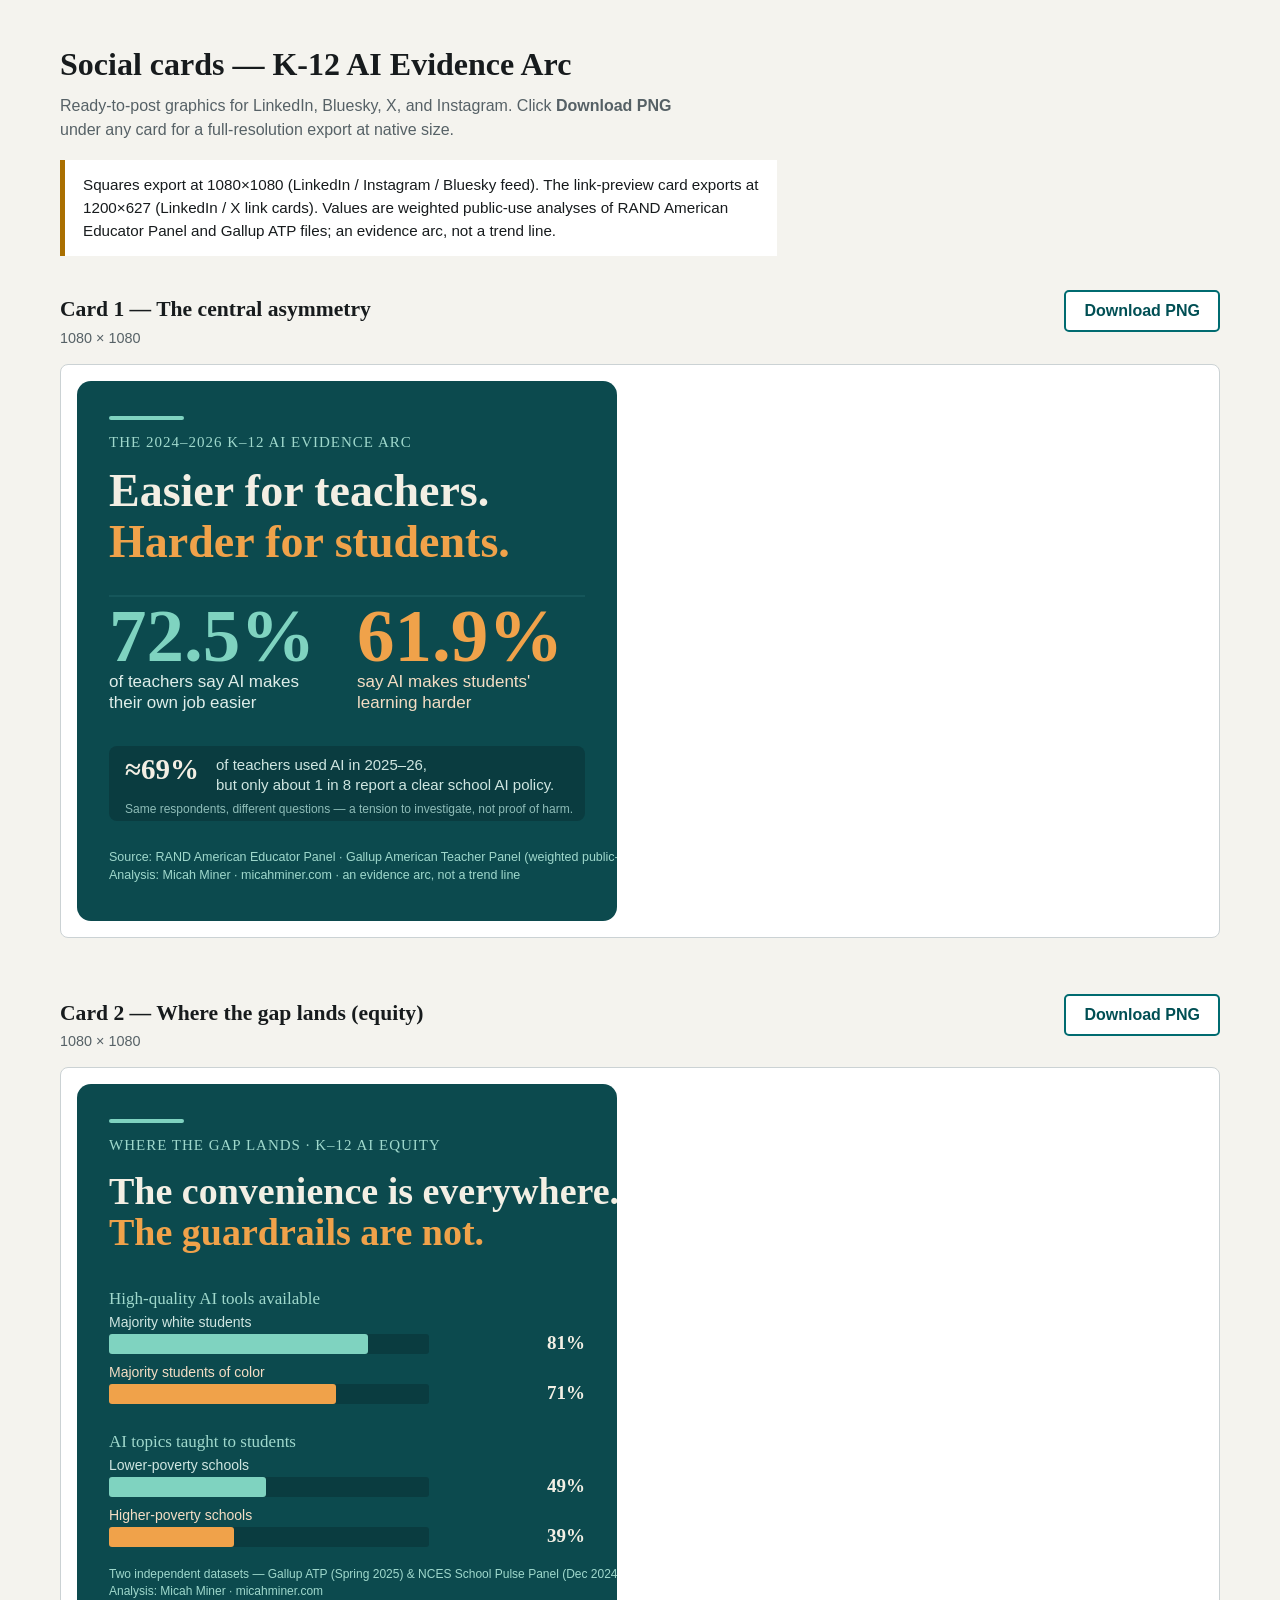
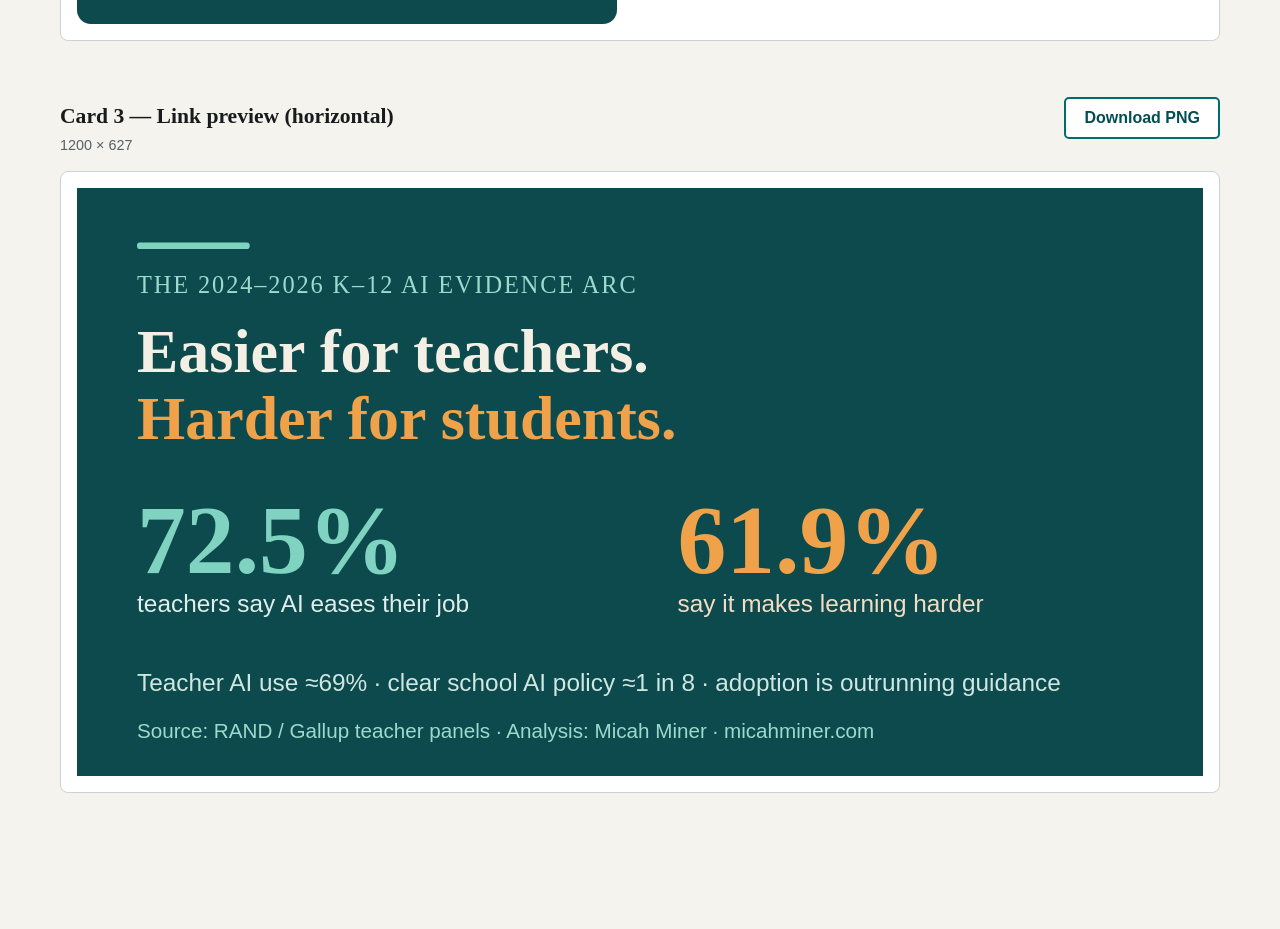
==== social/index.html @ 1bef3794 "Add exportable social cards (asymmetry, equity, link preview) social/index.html renders three brand " ====
<!doctype html>
<html lang="en">
<head>
<meta charset="utf-8">
<meta name="viewport" content="width=device-width, initial-scale=1">
<title>Social cards · K-12 AI Evidence Arc</title>
<style>
  body{margin:0;background:#f4f3ee;color:#171b1d;font-family:"Segoe UI",Arial,sans-serif;line-height:1.5;}
  .wrap{max-width:1160px;margin:0 auto;padding:40px 24px 80px;}
  h1{font-family:Georgia,serif;font-size:2rem;margin:0 0 6px;}
  p.lede{color:#566166;max-width:70ch;margin:0 0 8px;}
  .note{background:#fff;border-left:5px solid #a96f00;padding:14px 18px;margin:18px 0 34px;max-width:80ch;font-size:.95rem;}
  .card-block{margin:0 0 56px;}
  .card-head{display:flex;flex-wrap:wrap;gap:12px;align-items:baseline;justify-content:space-between;margin-bottom:14px;}
  .card-head h2{font-family:Georgia,serif;font-size:1.35rem;margin:0;}
  .card-head span{color:#566166;font-size:.9rem;}
  button{min-height:42px;padding:0 18px;border:2px solid #006b70;border-radius:5px;background:#fff;color:#004f54;font:inherit;font-weight:700;cursor:pointer;}
  button:hover{background:#006b70;color:#fff;}
  .stage{background:#fff;border:1px solid #cbd2d4;border-radius:8px;padding:16px;overflow:auto;}
  .stage svg{display:block;height:auto;max-width:100%;}
  .square svg{width:540px;}
  .wide svg{width:100%;}
</style>
</head>
<body>
<div class="wrap">
  <h1>Social cards — K-12 AI Evidence Arc</h1>
  <p class="lede">Ready-to-post graphics for LinkedIn, Bluesky, X, and Instagram. Click <strong>Download PNG</strong> under any card for a full-resolution export at native size.</p>
  <div class="note">
    Squares export at 1080&times;1080 (LinkedIn / Instagram / Bluesky feed). The link-preview card
    exports at 1200&times;627 (LinkedIn / X link cards). Values are weighted public-use analyses of
    RAND American Educator Panel and Gallup ATP files; an evidence arc, not a trend line.
  </div>

  <div class="card-block">
    <div class="card-head">
      <div><h2>Card 1 — The central asymmetry</h2><span>1080 &times; 1080</span></div>
      <button onclick="dl('card-asym','k12-ai-asymmetry-1080.png',1080,1080)">Download PNG</button>
    </div>
    <div class="stage square">
      <svg id="card-asym" width="1080" height="1080" viewBox="0 0 1080 1080" xmlns="http://www.w3.org/2000/svg" role="img" aria-label="Easier for teachers, harder for students. 72.5% say AI makes their job easier; 61.9% say AI makes students' learning harder. Teacher AI use about 69% but only about 1 in 8 report a clear school AI policy.">
        <rect width="1080" height="1080" rx="28" fill="#0c4a4e"/>
        <rect x="64" y="70" width="150" height="8" rx="4" fill="#7fd3c0"/>
        <text x="64" y="132" font-family="Georgia, serif" font-size="30" letter-spacing="2" fill="#9fd8cc">THE 2024–2026 K–12 AI EVIDENCE ARC</text>
        <text x="64" y="250" font-family="Georgia, serif" font-size="92" font-weight="700" fill="#f3efe4">Easier for teachers.</text>
        <text x="64" y="352" font-family="Georgia, serif" font-size="92" font-weight="700" fill="#f0a24a">Harder for students.</text>
        <line x1="64" y1="430" x2="1016" y2="430" stroke="#1f6367" stroke-width="2"/>
        <text x="64" y="560" font-family="Georgia, serif" font-size="150" font-weight="700" fill="#7fd3c0">72.5%</text>
        <text x="64" y="612" font-family="'Segoe UI', Arial, sans-serif" font-size="34" fill="#dfeeea">of teachers say AI makes</text>
        <text x="64" y="654" font-family="'Segoe UI', Arial, sans-serif" font-size="34" fill="#dfeeea">their own job easier</text>
        <text x="560" y="560" font-family="Georgia, serif" font-size="150" font-weight="700" fill="#f0a24a">61.9%</text>
        <text x="560" y="612" font-family="'Segoe UI', Arial, sans-serif" font-size="34" fill="#f4ddc4">say AI makes students'</text>
        <text x="560" y="654" font-family="'Segoe UI', Arial, sans-serif" font-size="34" fill="#f4ddc4">learning harder</text>
        <rect x="64" y="730" width="952" height="150" rx="16" fill="#0a3c40"/>
        <text x="96" y="796" font-family="Georgia, serif" font-size="58" font-weight="700" fill="#f3efe4">≈69%</text>
        <text x="278" y="778" font-family="'Segoe UI', Arial, sans-serif" font-size="30" fill="#cfe6e1">of teachers used AI in 2025–26,</text>
        <text x="278" y="818" font-family="'Segoe UI', Arial, sans-serif" font-size="30" fill="#cfe6e1">but only about 1 in 8 report a clear school AI policy.</text>
        <text x="96" y="864" font-family="'Segoe UI', Arial, sans-serif" font-size="24" fill="#8fbdb8">Same respondents, different questions — a tension to investigate, not proof of harm.</text>
        <text x="64" y="960" font-family="'Segoe UI', Arial, sans-serif" font-size="25" fill="#9fd8cc">Source: RAND American Educator Panel · Gallup American Teacher Panel (weighted public-use files)</text>
        <text x="64" y="996" font-family="'Segoe UI', Arial, sans-serif" font-size="25" fill="#9fd8cc">Analysis: Micah Miner · micahminer.com · an evidence arc, not a trend line</text>
      </svg>
    </div>
  </div>

  <div class="card-block">
    <div class="card-head">
      <div><h2>Card 2 — Where the gap lands (equity)</h2><span>1080 &times; 1080</span></div>
      <button onclick="dl('card-equity','k12-ai-equity-1080.png',1080,1080)">Download PNG</button>
    </div>
    <div class="stage square">
      <svg id="card-equity" width="1080" height="1080" viewBox="0 0 1080 1080" xmlns="http://www.w3.org/2000/svg" role="img" aria-label="The convenience is everywhere, the guardrails are not. High-quality AI tools: 81% in majority-white schools vs 71% in majority-students-of-color schools. AI taught to students: 49% in lower-poverty vs 39% in higher-poverty schools.">
        <rect width="1080" height="1080" rx="28" fill="#0c4a4e"/>
        <rect x="64" y="70" width="150" height="8" rx="4" fill="#7fd3c0"/>
        <text x="64" y="132" font-family="Georgia, serif" font-size="30" letter-spacing="2" fill="#9fd8cc">WHERE THE GAP LANDS · K–12 AI EQUITY</text>
        <text x="64" y="240" font-family="Georgia, serif" font-size="76" font-weight="700" fill="#f3efe4">The convenience is everywhere.</text>
        <text x="64" y="322" font-family="Georgia, serif" font-size="76" font-weight="700" fill="#f0a24a">The guardrails are not.</text>

        <text x="64" y="440" font-family="Georgia, serif" font-size="34" fill="#9fd8cc">High-quality AI tools available</text>
        <text x="64" y="486" font-family="'Segoe UI', Arial, sans-serif" font-size="28" fill="#cfe6e1">Majority white students</text>
        <rect x="64" y="500" width="640" height="40" rx="6" fill="#0a3c40"/>
        <rect x="64" y="500" width="518" height="40" rx="6" fill="#7fd3c0"/>
        <text x="1016" y="530" text-anchor="end" font-family="Georgia, serif" font-size="38" font-weight="700" fill="#f3efe4">81%</text>
        <text x="64" y="586" font-family="'Segoe UI', Arial, sans-serif" font-size="28" fill="#f4ddc4">Majority students of color</text>
        <rect x="64" y="600" width="640" height="40" rx="6" fill="#0a3c40"/>
        <rect x="64" y="600" width="454" height="40" rx="6" fill="#f0a24a"/>
        <text x="1016" y="630" text-anchor="end" font-family="Georgia, serif" font-size="38" font-weight="700" fill="#f3efe4">71%</text>

        <text x="64" y="726" font-family="Georgia, serif" font-size="34" fill="#9fd8cc">AI topics taught to students</text>
        <text x="64" y="772" font-family="'Segoe UI', Arial, sans-serif" font-size="28" fill="#cfe6e1">Lower-poverty schools</text>
        <rect x="64" y="786" width="640" height="40" rx="6" fill="#0a3c40"/>
        <rect x="64" y="786" width="314" height="40" rx="6" fill="#7fd3c0"/>
        <text x="1016" y="816" text-anchor="end" font-family="Georgia, serif" font-size="38" font-weight="700" fill="#f3efe4">49%</text>
        <text x="64" y="872" font-family="'Segoe UI', Arial, sans-serif" font-size="28" fill="#f4ddc4">Higher-poverty schools</text>
        <rect x="64" y="886" width="640" height="40" rx="6" fill="#0a3c40"/>
        <rect x="64" y="886" width="250" height="40" rx="6" fill="#f0a24a"/>
        <text x="1016" y="916" text-anchor="end" font-family="Georgia, serif" font-size="38" font-weight="700" fill="#f3efe4">39%</text>

        <text x="64" y="988" font-family="'Segoe UI', Arial, sans-serif" font-size="24" fill="#9fd8cc">Two independent datasets — Gallup ATP (Spring 2025) &amp; NCES School Pulse Panel (Dec 2024) — point the same way.</text>
        <text x="64" y="1022" font-family="'Segoe UI', Arial, sans-serif" font-size="24" fill="#9fd8cc">Analysis: Micah Miner · micahminer.com</text>
      </svg>
    </div>
  </div>

  <div class="card-block">
    <div class="card-head">
      <div><h2>Card 3 — Link preview (horizontal)</h2><span>1200 &times; 627</span></div>
      <button onclick="dl('card-wide','k12-ai-linkcard-1200x627.png',1200,627)">Download PNG</button>
    </div>
    <div class="stage wide">
      <svg id="card-wide" width="1200" height="627" viewBox="0 0 1200 627" xmlns="http://www.w3.org/2000/svg" role="img" aria-label="Easier for teachers, harder for students. 72.5% easier for teachers, 61.9% harder for students. Teacher AI use about 69%; clear school AI policy about 1 in 8.">
        <rect width="1200" height="627" fill="#0c4a4e"/>
        <rect x="64" y="58" width="120" height="7" rx="3" fill="#7fd3c0"/>
        <text x="64" y="112" font-family="Georgia, serif" font-size="26" letter-spacing="2" fill="#9fd8cc">THE 2024–2026 K–12 AI EVIDENCE ARC</text>
        <text x="64" y="196" font-family="Georgia, serif" font-size="66" font-weight="700" fill="#f3efe4">Easier for teachers.</text>
        <text x="64" y="268" font-family="Georgia, serif" font-size="66" font-weight="700" fill="#f0a24a">Harder for students.</text>
        <text x="64" y="410" font-family="Georgia, serif" font-size="104" font-weight="700" fill="#7fd3c0">72.5%</text>
        <text x="64" y="452" font-family="'Segoe UI', Arial, sans-serif" font-size="26" fill="#dfeeea">teachers say AI eases their job</text>
        <text x="640" y="410" font-family="Georgia, serif" font-size="104" font-weight="700" fill="#f0a24a">61.9%</text>
        <text x="640" y="452" font-family="'Segoe UI', Arial, sans-serif" font-size="26" fill="#f4ddc4">say it makes learning harder</text>
        <text x="64" y="536" font-family="'Segoe UI', Arial, sans-serif" font-size="26" fill="#cfe6e1">Teacher AI use ≈69% · clear school AI policy ≈1 in 8 · adoption is outrunning guidance</text>
        <text x="64" y="586" font-family="'Segoe UI', Arial, sans-serif" font-size="22" fill="#9fd8cc">Source: RAND / Gallup teacher panels · Analysis: Micah Miner · micahminer.com</text>
      </svg>
    </div>
  </div>
</div>

<script>
function dl(svgId, filename, w, h){
  var svg = document.getElementById(svgId);
  var xml = new XMLSerializer().serializeToString(svg);
  var src = 'data:image/svg+xml;base64,' + btoa(unescape(encodeURIComponent(xml)));
  var img = new Image();
  img.onload = function(){
    var c = document.createElement('canvas');
    c.width = w; c.height = h;
    var ctx = c.getContext('2d');
    ctx.fillStyle = '#0c4a4e';
    ctx.fillRect(0,0,w,h);
    ctx.drawImage(img,0,0,w,h);
    var a = document.createElement('a');
    a.download = filename;
    a.href = c.toDataURL('image/png');
    a.click();
  };
  img.src = src;
}
</script>
</body>
</html>
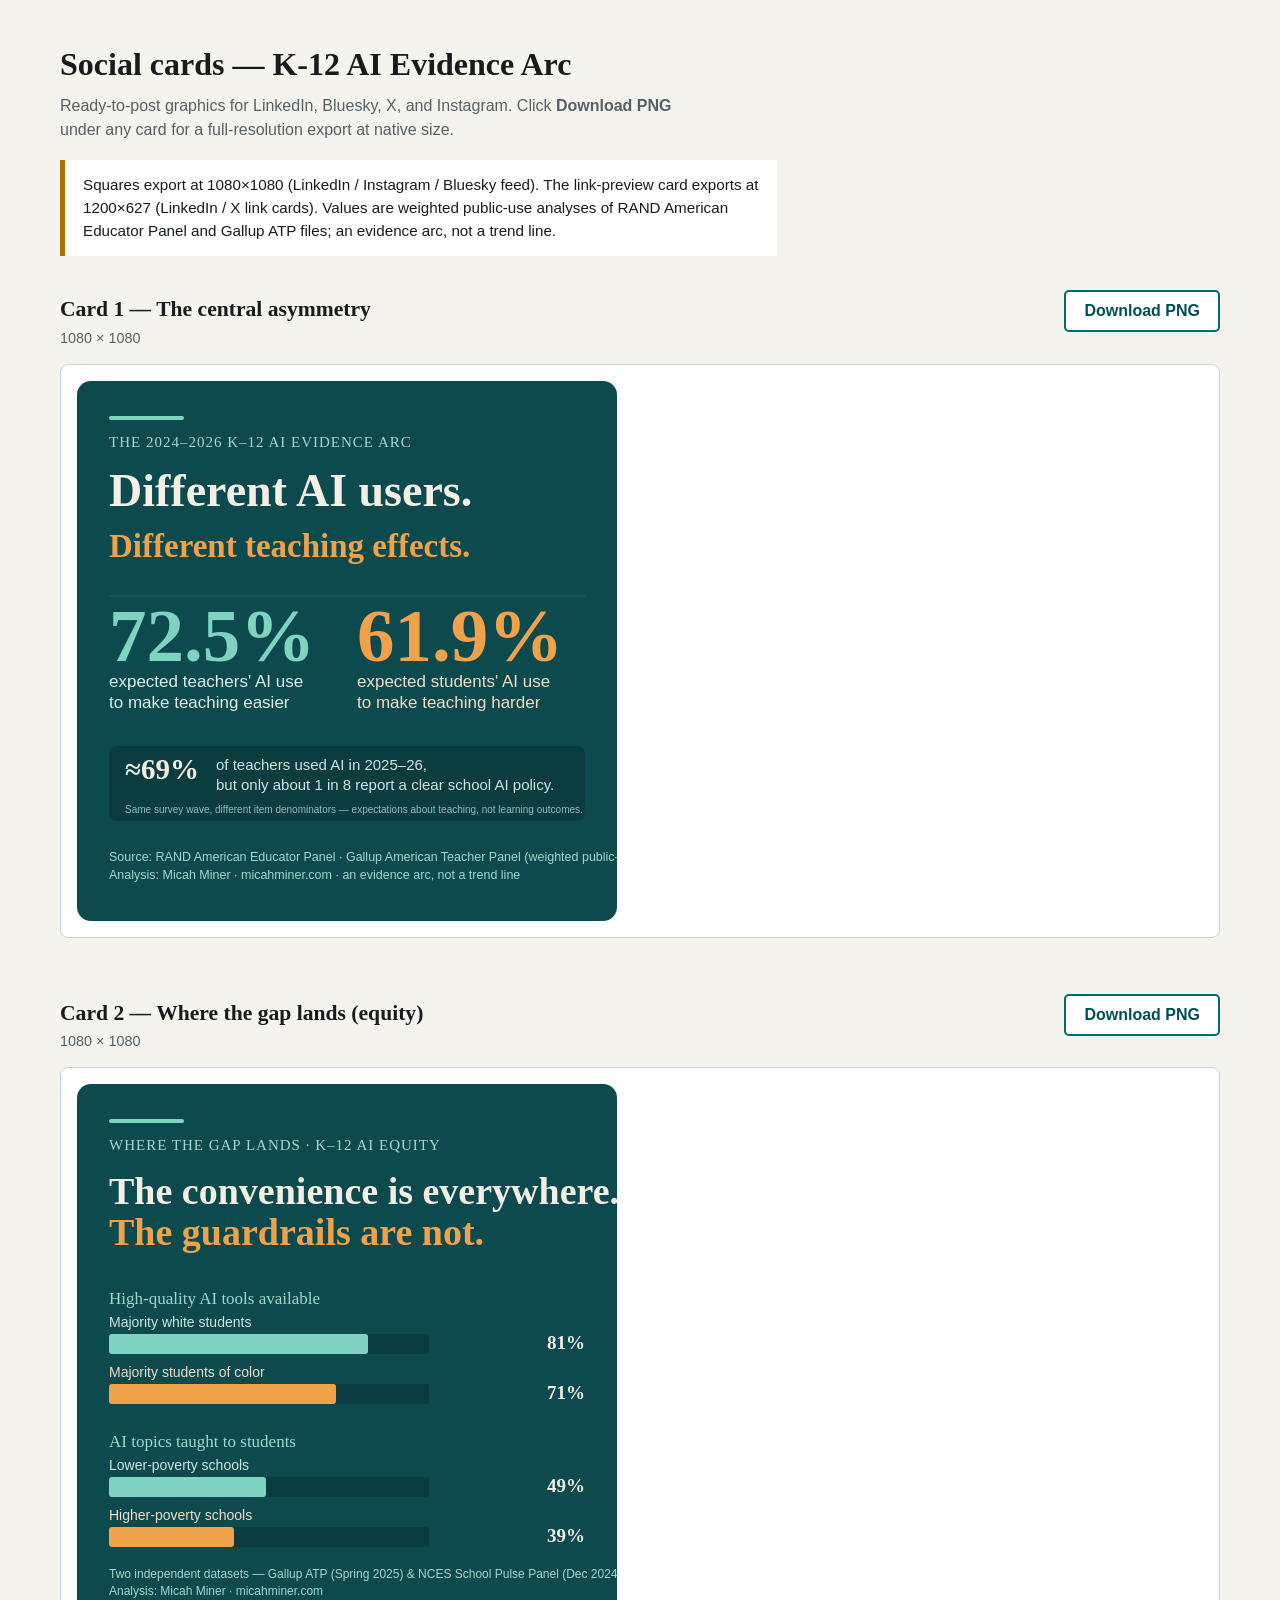
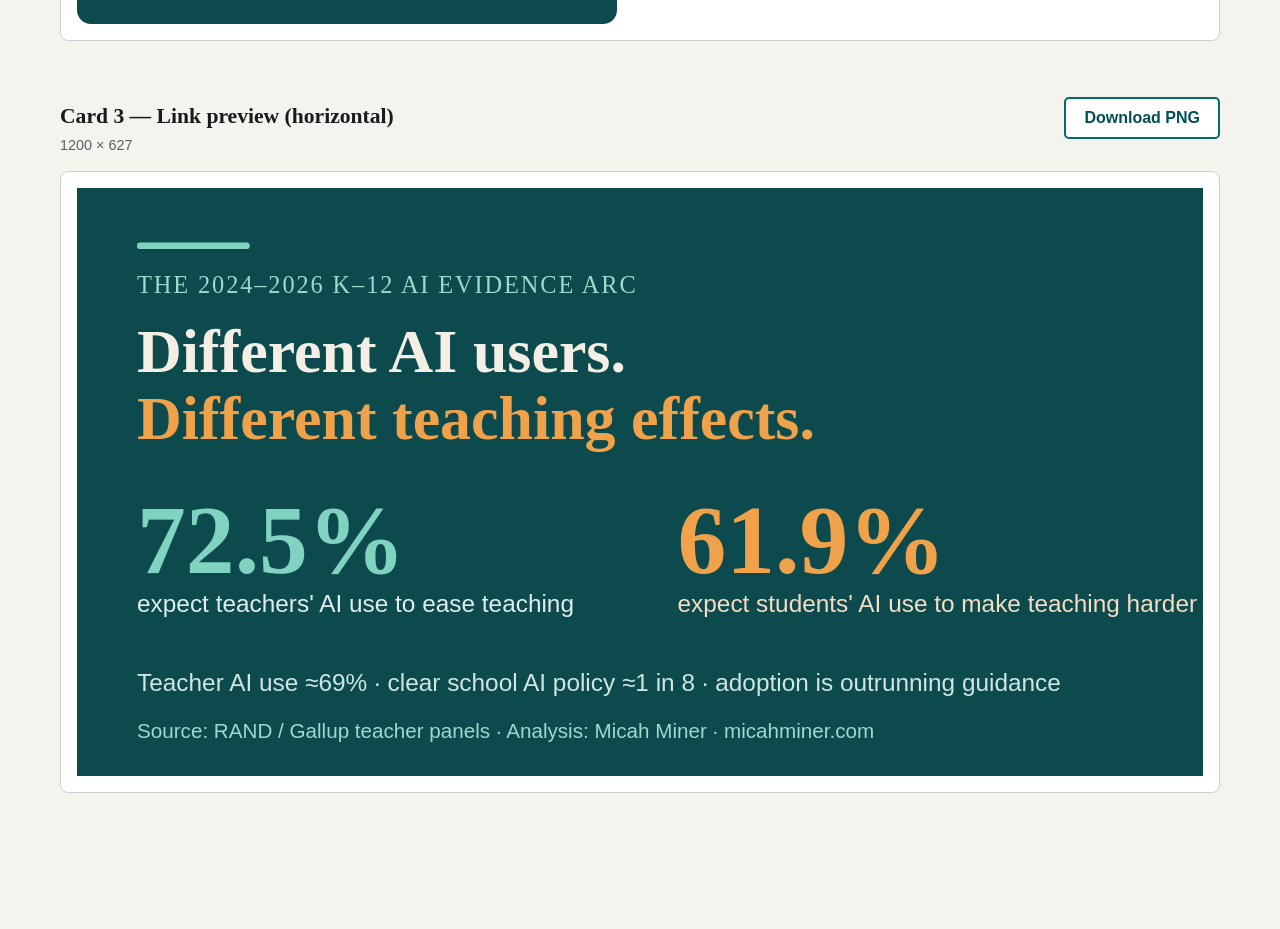
==== commit 6f9947e6: "Correct teaching-impact claims and add proposal audit metadata" ====
--- a/social/index.html
+++ b/social/index.html
@@ -38,24 +38,24 @@
       <button onclick="dl('card-asym','k12-ai-asymmetry-1080.png',1080,1080)">Download PNG</button>
     </div>
     <div class="stage square">
-      <svg id="card-asym" width="1080" height="1080" viewBox="0 0 1080 1080" xmlns="http://www.w3.org/2000/svg" role="img" aria-label="Easier for teachers, harder for students. 72.5% say AI makes their job easier; 61.9% say AI makes students' learning harder. Teacher AI use about 69% but only about 1 in 8 report a clear school AI policy.">
+      <svg id="card-asym" width="1080" height="1080" viewBox="0 0 1080 1080" xmlns="http://www.w3.org/2000/svg" role="img" aria-label="Different AI users, different expected teaching effects. 72.5% expected teachers' AI use to make teaching easier; 61.9% expected students' AI use to make teaching harder. Teacher AI use was about 69%, but only about 1 in 8 reported a clear school AI policy.">
         <rect width="1080" height="1080" rx="28" fill="#0c4a4e"/>
         <rect x="64" y="70" width="150" height="8" rx="4" fill="#7fd3c0"/>
         <text x="64" y="132" font-family="Georgia, serif" font-size="30" letter-spacing="2" fill="#9fd8cc">THE 2024–2026 K–12 AI EVIDENCE ARC</text>
-        <text x="64" y="250" font-family="Georgia, serif" font-size="92" font-weight="700" fill="#f3efe4">Easier for teachers.</text>
-        <text x="64" y="352" font-family="Georgia, serif" font-size="92" font-weight="700" fill="#f0a24a">Harder for students.</text>
+        <text x="64" y="250" font-family="Georgia, serif" font-size="92" font-weight="700" fill="#f3efe4">Different AI users.</text>
+        <text x="64" y="352" font-family="Georgia, serif" font-size="66" font-weight="700" fill="#f0a24a">Different teaching effects.</text>
         <line x1="64" y1="430" x2="1016" y2="430" stroke="#1f6367" stroke-width="2"/>
         <text x="64" y="560" font-family="Georgia, serif" font-size="150" font-weight="700" fill="#7fd3c0">72.5%</text>
-        <text x="64" y="612" font-family="'Segoe UI', Arial, sans-serif" font-size="34" fill="#dfeeea">of teachers say AI makes</text>
-        <text x="64" y="654" font-family="'Segoe UI', Arial, sans-serif" font-size="34" fill="#dfeeea">their own job easier</text>
+        <text x="64" y="612" font-family="'Segoe UI', Arial, sans-serif" font-size="34" fill="#dfeeea">expected teachers' AI use</text>
+        <text x="64" y="654" font-family="'Segoe UI', Arial, sans-serif" font-size="34" fill="#dfeeea">to make teaching easier</text>
         <text x="560" y="560" font-family="Georgia, serif" font-size="150" font-weight="700" fill="#f0a24a">61.9%</text>
-        <text x="560" y="612" font-family="'Segoe UI', Arial, sans-serif" font-size="34" fill="#f4ddc4">say AI makes students'</text>
-        <text x="560" y="654" font-family="'Segoe UI', Arial, sans-serif" font-size="34" fill="#f4ddc4">learning harder</text>
+        <text x="560" y="612" font-family="'Segoe UI', Arial, sans-serif" font-size="34" fill="#f4ddc4">expected students' AI use</text>
+        <text x="560" y="654" font-family="'Segoe UI', Arial, sans-serif" font-size="34" fill="#f4ddc4">to make teaching harder</text>
         <rect x="64" y="730" width="952" height="150" rx="16" fill="#0a3c40"/>
         <text x="96" y="796" font-family="Georgia, serif" font-size="58" font-weight="700" fill="#f3efe4">≈69%</text>
         <text x="278" y="778" font-family="'Segoe UI', Arial, sans-serif" font-size="30" fill="#cfe6e1">of teachers used AI in 2025–26,</text>
         <text x="278" y="818" font-family="'Segoe UI', Arial, sans-serif" font-size="30" fill="#cfe6e1">but only about 1 in 8 report a clear school AI policy.</text>
-        <text x="96" y="864" font-family="'Segoe UI', Arial, sans-serif" font-size="24" fill="#8fbdb8">Same respondents, different questions — a tension to investigate, not proof of harm.</text>
+        <text x="96" y="864" font-family="'Segoe UI', Arial, sans-serif" font-size="20" fill="#8fbdb8">Same survey wave, different item denominators — expectations about teaching, not learning outcomes.</text>
         <text x="64" y="960" font-family="'Segoe UI', Arial, sans-serif" font-size="25" fill="#9fd8cc">Source: RAND American Educator Panel · Gallup American Teacher Panel (weighted public-use files)</text>
         <text x="64" y="996" font-family="'Segoe UI', Arial, sans-serif" font-size="25" fill="#9fd8cc">Analysis: Micah Miner · micahminer.com · an evidence arc, not a trend line</text>
       </svg>
@@ -107,16 +107,16 @@
       <button onclick="dl('card-wide','k12-ai-linkcard-1200x627.png',1200,627)">Download PNG</button>
     </div>
     <div class="stage wide">
-      <svg id="card-wide" width="1200" height="627" viewBox="0 0 1200 627" xmlns="http://www.w3.org/2000/svg" role="img" aria-label="Easier for teachers, harder for students. 72.5% easier for teachers, 61.9% harder for students. Teacher AI use about 69%; clear school AI policy about 1 in 8.">
+      <svg id="card-wide" width="1200" height="627" viewBox="0 0 1200 627" xmlns="http://www.w3.org/2000/svg" role="img" aria-label="Different AI users, different expected teaching effects. 72.5% expected teachers' AI use to make teaching easier; 61.9% expected students' AI use to make teaching harder. Teacher AI use was about 69%; clear school AI policy about 1 in 8.">
         <rect width="1200" height="627" fill="#0c4a4e"/>
         <rect x="64" y="58" width="120" height="7" rx="3" fill="#7fd3c0"/>
         <text x="64" y="112" font-family="Georgia, serif" font-size="26" letter-spacing="2" fill="#9fd8cc">THE 2024–2026 K–12 AI EVIDENCE ARC</text>
-        <text x="64" y="196" font-family="Georgia, serif" font-size="66" font-weight="700" fill="#f3efe4">Easier for teachers.</text>
-        <text x="64" y="268" font-family="Georgia, serif" font-size="66" font-weight="700" fill="#f0a24a">Harder for students.</text>
+        <text x="64" y="196" font-family="Georgia, serif" font-size="66" font-weight="700" fill="#f3efe4">Different AI users.</text>
+        <text x="64" y="268" font-family="Georgia, serif" font-size="66" font-weight="700" fill="#f0a24a">Different teaching effects.</text>
         <text x="64" y="410" font-family="Georgia, serif" font-size="104" font-weight="700" fill="#7fd3c0">72.5%</text>
-        <text x="64" y="452" font-family="'Segoe UI', Arial, sans-serif" font-size="26" fill="#dfeeea">teachers say AI eases their job</text>
+        <text x="64" y="452" font-family="'Segoe UI', Arial, sans-serif" font-size="26" fill="#dfeeea">expect teachers' AI use to ease teaching</text>
         <text x="640" y="410" font-family="Georgia, serif" font-size="104" font-weight="700" fill="#f0a24a">61.9%</text>
-        <text x="640" y="452" font-family="'Segoe UI', Arial, sans-serif" font-size="26" fill="#f4ddc4">say it makes learning harder</text>
+        <text x="640" y="452" font-family="'Segoe UI', Arial, sans-serif" font-size="26" fill="#f4ddc4">expect students' AI use to make teaching harder</text>
         <text x="64" y="536" font-family="'Segoe UI', Arial, sans-serif" font-size="26" fill="#cfe6e1">Teacher AI use ≈69% · clear school AI policy ≈1 in 8 · adoption is outrunning guidance</text>
         <text x="64" y="586" font-family="'Segoe UI', Arial, sans-serif" font-size="22" fill="#9fd8cc">Source: RAND / Gallup teacher panels · Analysis: Micah Miner · micahminer.com</text>
       </svg>
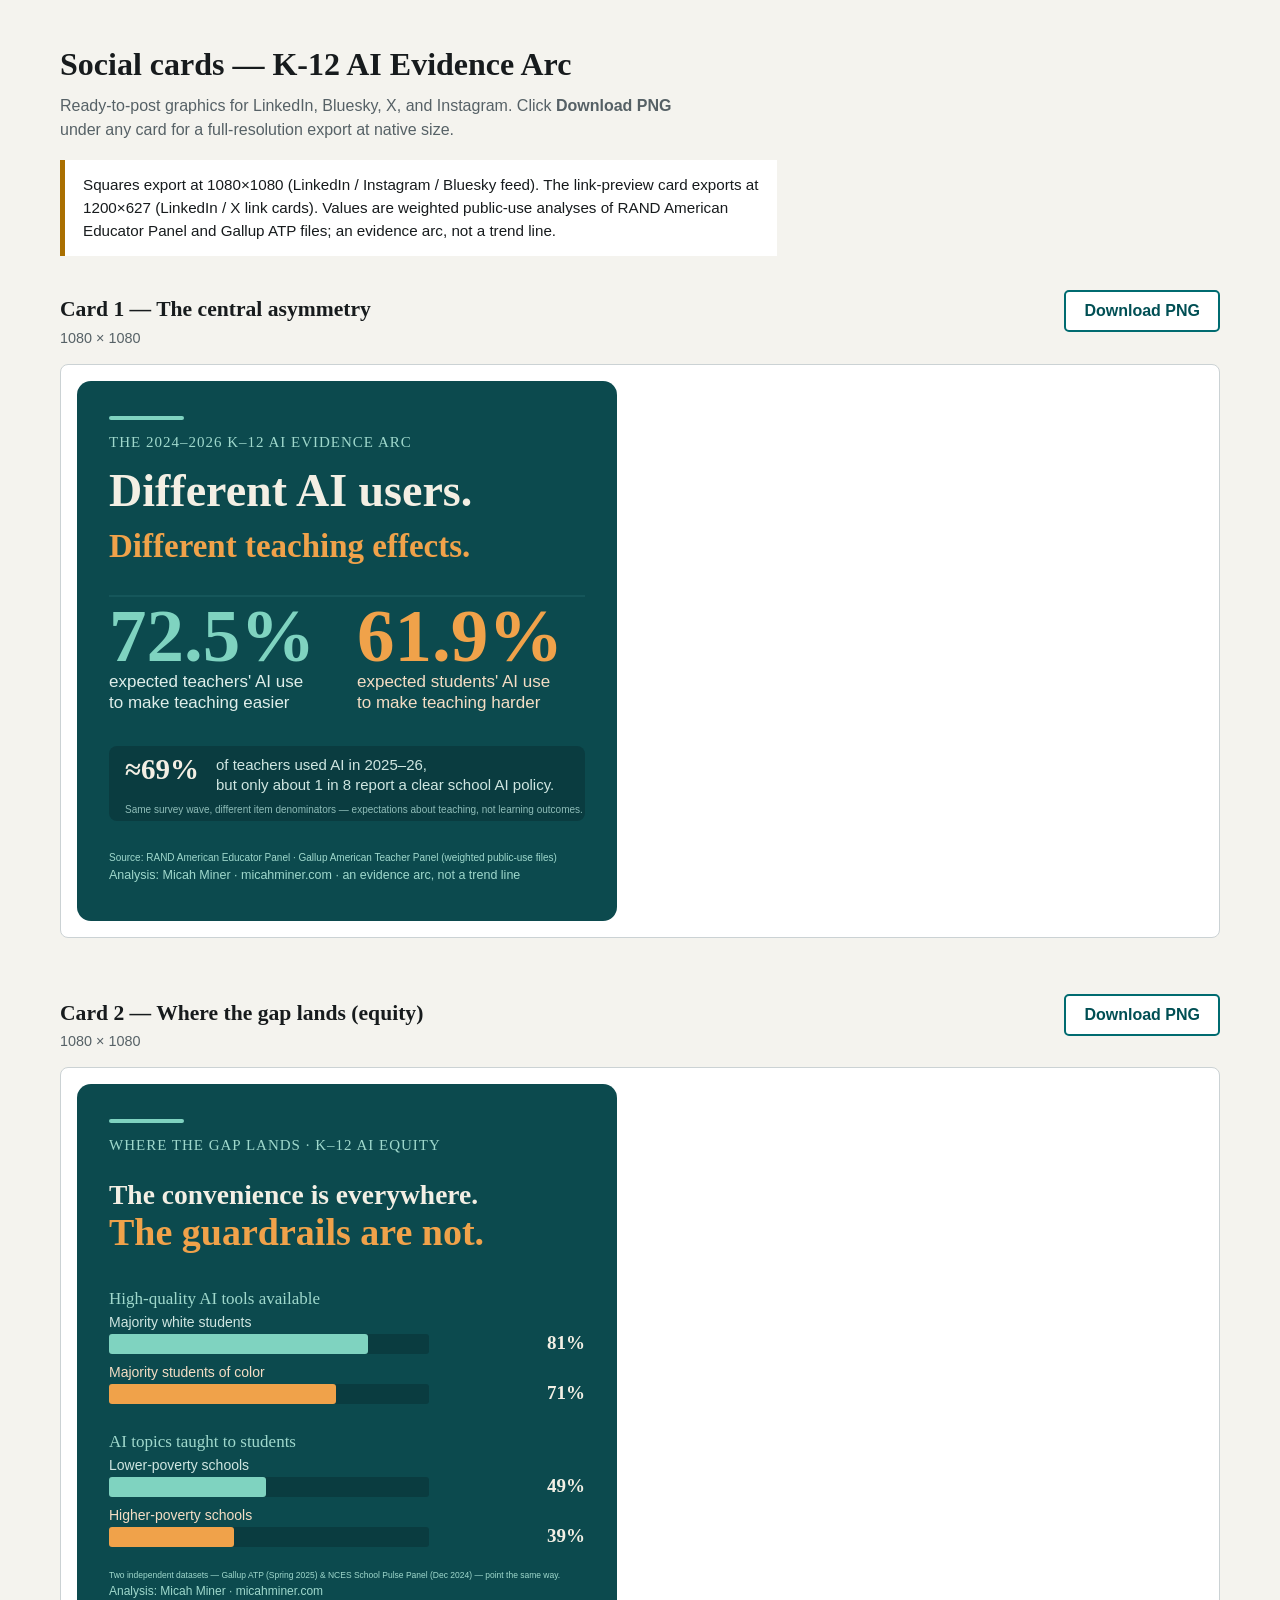
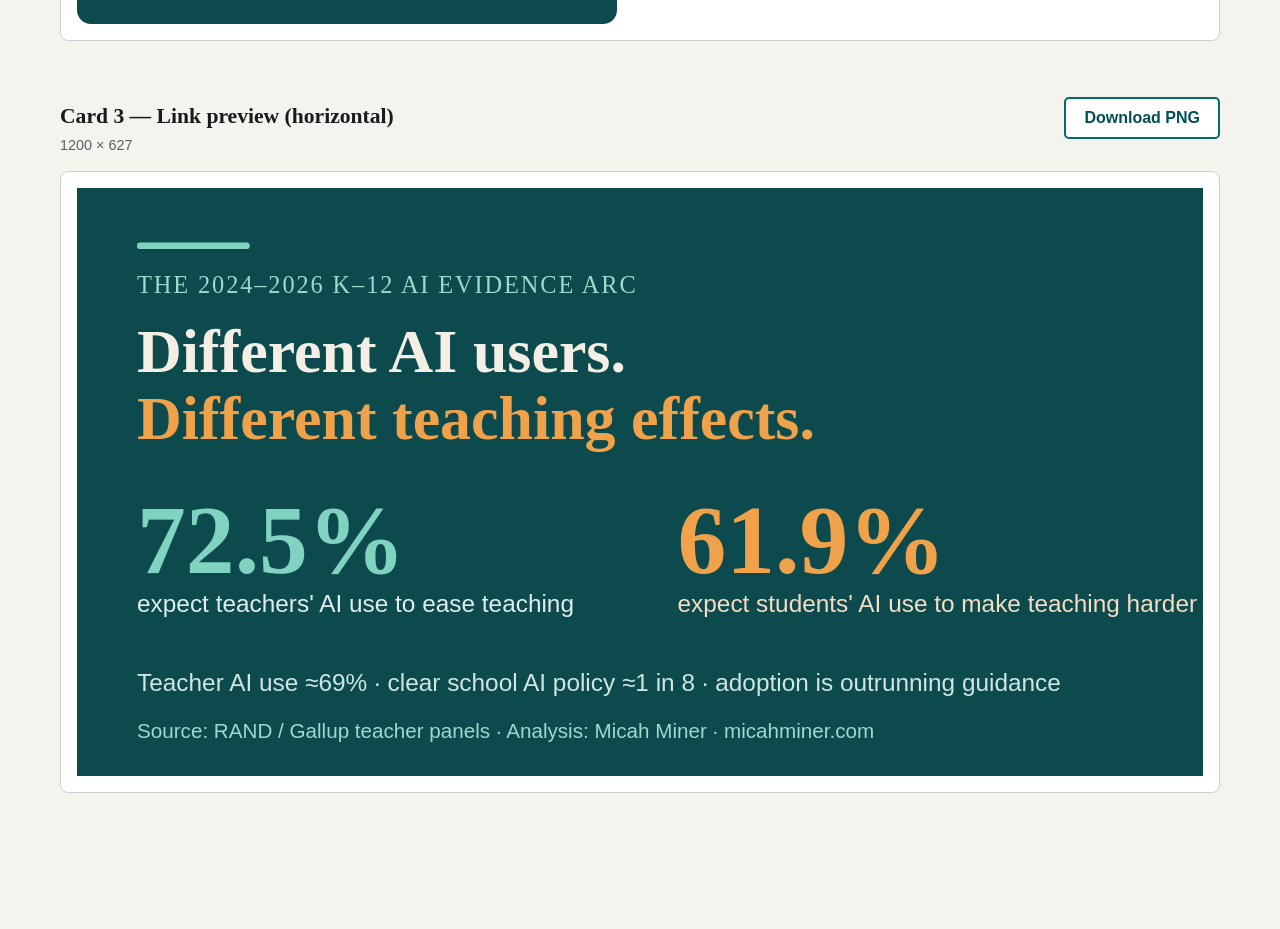
==== commit 66b2b4a3: "Keep social-card text within export bounds" ====
--- a/social/index.html
+++ b/social/index.html
@@ -56,7 +56,7 @@
         <text x="278" y="778" font-family="'Segoe UI', Arial, sans-serif" font-size="30" fill="#cfe6e1">of teachers used AI in 2025–26,</text>
         <text x="278" y="818" font-family="'Segoe UI', Arial, sans-serif" font-size="30" fill="#cfe6e1">but only about 1 in 8 report a clear school AI policy.</text>
         <text x="96" y="864" font-family="'Segoe UI', Arial, sans-serif" font-size="20" fill="#8fbdb8">Same survey wave, different item denominators — expectations about teaching, not learning outcomes.</text>
-        <text x="64" y="960" font-family="'Segoe UI', Arial, sans-serif" font-size="25" fill="#9fd8cc">Source: RAND American Educator Panel · Gallup American Teacher Panel (weighted public-use files)</text>
+        <text x="64" y="960" font-family="'Segoe UI', Arial, sans-serif" font-size="20" fill="#9fd8cc">Source: RAND American Educator Panel · Gallup American Teacher Panel (weighted public-use files)</text>
         <text x="64" y="996" font-family="'Segoe UI', Arial, sans-serif" font-size="25" fill="#9fd8cc">Analysis: Micah Miner · micahminer.com · an evidence arc, not a trend line</text>
       </svg>
     </div>
@@ -72,7 +72,7 @@
         <rect width="1080" height="1080" rx="28" fill="#0c4a4e"/>
         <rect x="64" y="70" width="150" height="8" rx="4" fill="#7fd3c0"/>
         <text x="64" y="132" font-family="Georgia, serif" font-size="30" letter-spacing="2" fill="#9fd8cc">WHERE THE GAP LANDS · K–12 AI EQUITY</text>
-        <text x="64" y="240" font-family="Georgia, serif" font-size="76" font-weight="700" fill="#f3efe4">The convenience is everywhere.</text>
+        <text x="64" y="240" font-family="Georgia, serif" font-size="55" font-weight="700" fill="#f3efe4">The convenience is everywhere.</text>
         <text x="64" y="322" font-family="Georgia, serif" font-size="76" font-weight="700" fill="#f0a24a">The guardrails are not.</text>
 
         <text x="64" y="440" font-family="Georgia, serif" font-size="34" fill="#9fd8cc">High-quality AI tools available</text>
@@ -95,7 +95,7 @@
         <rect x="64" y="886" width="250" height="40" rx="6" fill="#f0a24a"/>
         <text x="1016" y="916" text-anchor="end" font-family="Georgia, serif" font-size="38" font-weight="700" fill="#f3efe4">39%</text>
 
-        <text x="64" y="988" font-family="'Segoe UI', Arial, sans-serif" font-size="24" fill="#9fd8cc">Two independent datasets — Gallup ATP (Spring 2025) &amp; NCES School Pulse Panel (Dec 2024) — point the same way.</text>
+        <text x="64" y="988" font-family="'Segoe UI', Arial, sans-serif" font-size="17" fill="#9fd8cc">Two independent datasets — Gallup ATP (Spring 2025) &amp; NCES School Pulse Panel (Dec 2024) — point the same way.</text>
         <text x="64" y="1022" font-family="'Segoe UI', Arial, sans-serif" font-size="24" fill="#9fd8cc">Analysis: Micah Miner · micahminer.com</text>
       </svg>
     </div>
